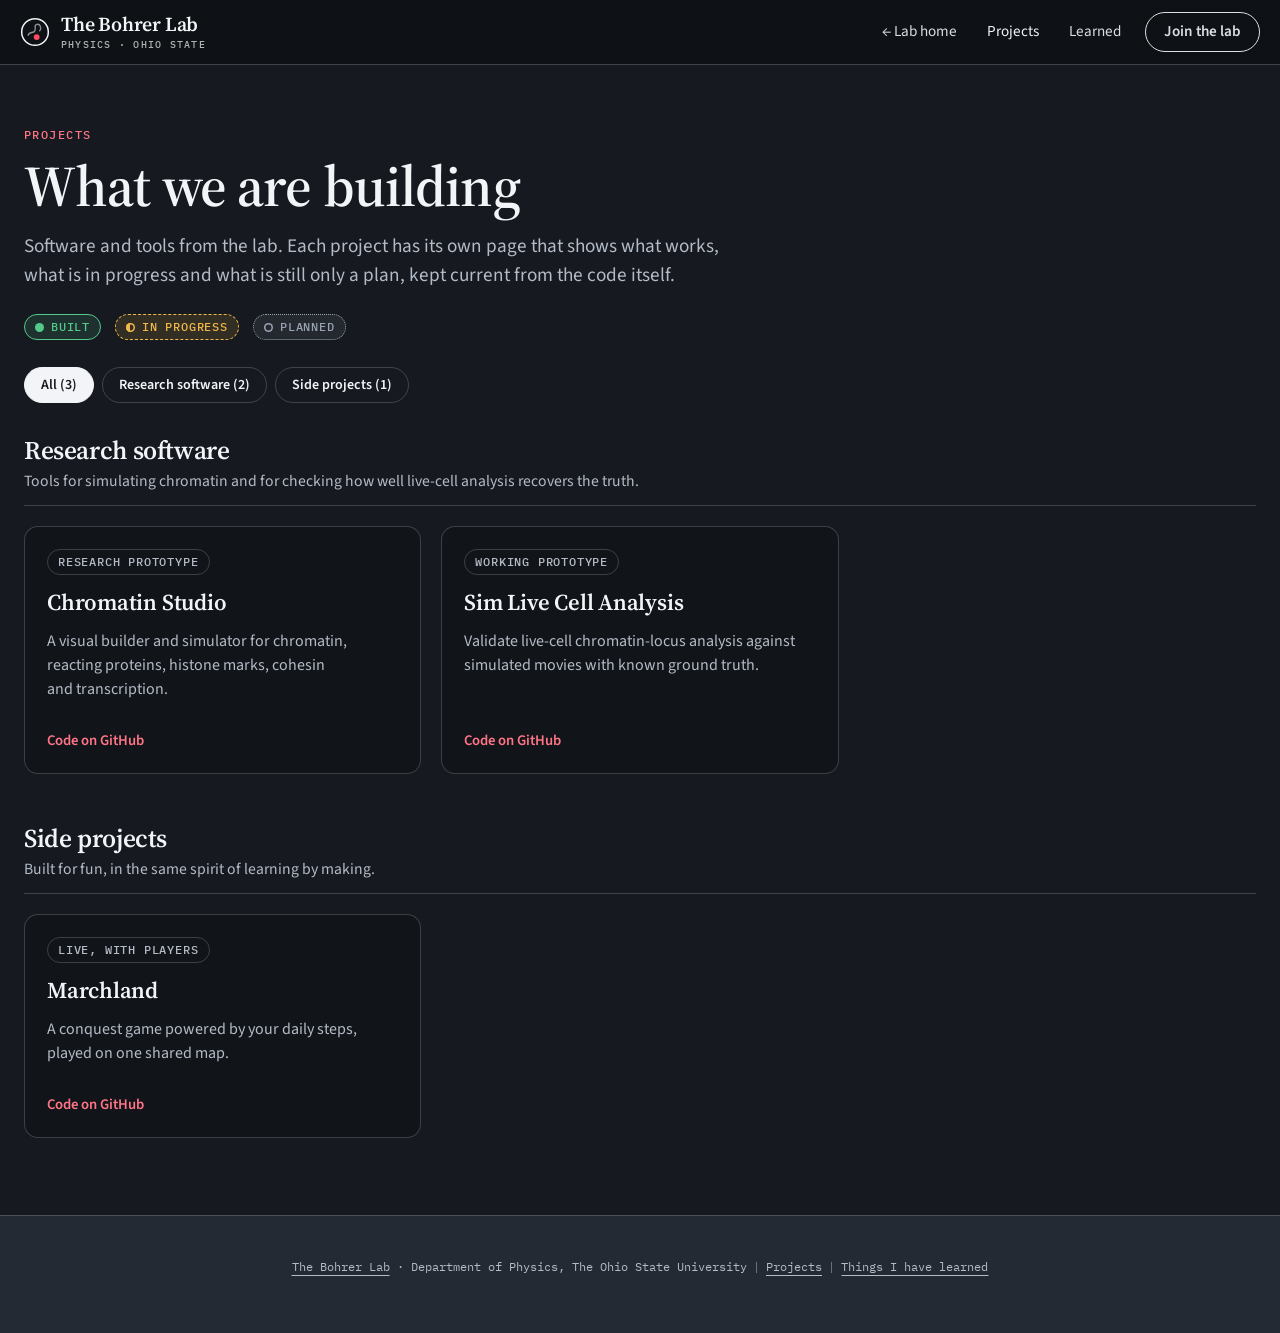
==== projects.html @ 31bb41de "Add Projects hub, per-project status pages and a Things I've learned log - projects.html + data/proj" ====
<!doctype html>
<html lang="en" data-theme="dark">
<head>
<meta charset="utf-8">
<meta name="viewport" content="width=device-width, initial-scale=1, viewport-fit=cover">
<title>Projects | The Bohrer Lab</title>
<meta name="description" content="Software and tools from the Bohrer Lab at The Ohio State University, with a live status page for each: what works, what is in progress and what is planned.">
<link rel="canonical" href="https://chb-bohrer.github.io/projects.html">
<meta property="og:type" content="website">
<meta property="og:title" content="Projects | The Bohrer Lab">
<meta property="og:description" content="Software and tools from the Bohrer Lab at The Ohio State University, with a live status page for each: what works, what is in progress and what is planned.">
<meta property="og:url" content="https://chb-bohrer.github.io/projects.html">
<meta property="og:image" content="https://chb-bohrer.github.io/og-image.png">
<meta name="twitter:card" content="summary_large_image">
<meta name="theme-color" content="#11151A">
<link rel="preconnect" href="https://fonts.googleapis.com">
<link rel="preconnect" href="https://fonts.gstatic.com" crossorigin>
<link rel="preload" as="style" href="https://fonts.googleapis.com/css2?family=IBM+Plex+Mono:wght@400;500&family=Source+Sans+3:ital,wght@0,300;0,400;0,600;0,700;1,400&family=Source+Serif+4:ital,opsz,wght@0,8..60,400..700;1,8..60,400..600&display=swap">
<link rel="stylesheet" href="https://fonts.googleapis.com/css2?family=IBM+Plex+Mono:wght@400;500&family=Source+Sans+3:ital,wght@0,300;0,400;0,600;0,700;1,400&family=Source+Serif+4:ital,opsz,wght@0,8..60,400..700;1,8..60,400..600&display=swap" media="print" onload="this.media='all'">
<noscript><link rel="stylesheet" href="https://fonts.googleapis.com/css2?family=IBM+Plex+Mono:wght@400;500&family=Source+Sans+3:ital,wght@0,300;0,400;0,600;0,700;1,400&family=Source+Serif+4:ital,opsz,wght@0,8..60,400..700;1,8..60,400..600&display=swap"></noscript>
<link rel="icon" href="data:image/svg+xml,%3Csvg xmlns='http://www.w3.org/2000/svg' viewBox='0 0 32 32'%3E%3Ccircle cx='16' cy='16' r='15' fill='%2306080B'/%3E%3Ccircle cx='16' cy='16' r='11.5' fill='none' stroke='%23E6E9EE' stroke-width='1.6'/%3E%3Cpath d='M10.5 18.6c1.6-4 4.2-.9 5.6-3.6s-1.2-4.7 1.7-5.4 4.1 3.1 2.3 5.2' fill='none' stroke='%23E6E9EE' stroke-width='1.4' stroke-linecap='round' opacity='.65'/%3E%3Ccircle cx='17.6' cy='20' r='2.6' fill='%23FF4A62'/%3E%3C/svg%3E">
<link rel="apple-touch-icon" href="/apple-touch-icon.png">
<link rel="stylesheet" href="/assets/pages.css">
<link rel="stylesheet" href="/assets/components.css">
</head>
<body>
<script src="/assets/chrome.js"></script>
<main id="main" class="pg">
  <p class="pg-eyebrow">Projects</p>
  <h1>What we are building</h1>
  <p class="pg-lede">Software and tools from the lab. Each project has its own page that shows what works, what is in progress and what is still only a plan, kept current from the code itself.</p>
  <ul class="pj-legend" style="list-style:none;display:flex;flex-wrap:wrap;gap:10px 14px;margin:22px 0 0;padding:0">
    <li><span class="pj-state" data-state="built">Built</span></li>
    <li><span class="pj-state" data-state="partial">In progress</span></li>
    <li><span class="pj-state" data-state="planned">Planned</span></li>
  </ul>
  <div id="pj-hub" aria-live="polite"><noscript><p class="pg-noscript">The project list needs JavaScript. All code is on <a href="https://github.com/CHB-Bohrer">GitHub</a>.</p></noscript></div>
</main>
<script src="/assets/common.js"></script>
<script src="/assets/projects.js"></script>
<script>Projects.mountHub(document.getElementById("pj-hub"));</script>
</body>
</html>
---- assets/pages.css ----
/* Base styles for the lab's sub-pages (projects, learned, per-project status pages).
   Same palette, type and header as the home page and start.html. */
:root{
  --b1:#F2F3F5; --b3:#E3E7EC; --b4:#FFFFFF; --bp:#F7F8F9; --bcv:#EBEEF1; --bf:#E3E6EA; --menu:#FFFFFF;
  --red:#A50E1C; --btn:#BB0000; --acc:#B10012;
  --ink:#15181C; --mut:#4F5762; --line:rgba(20,24,28,.18);
  --hdr:rgba(255,255,255,.94); --hdrink:#15181C;
  --f1:#98A2AE; --f2:#7A8594; --f3:#BB0000; --fline:rgba(20,24,28,.10); --falpha:.5;
  --sans:"Source Sans 3","Source Sans Pro",system-ui,-apple-system,"Segoe UI",Roboto,sans-serif;
  --serif:"Source Serif 4","Source Serif Pro",Georgia,"Times New Roman",serif;
  --mono:"IBM Plex Mono",ui-monospace,Menlo,Consolas,monospace;
  --spark:#FF4A62;
  color-scheme:light;
  box-sizing:border-box;
  padding-top:env(safe-area-inset-top,0px);
  padding-bottom:env(safe-area-inset-bottom,0px);
}
@media (prefers-color-scheme:dark){
  :root:not([data-theme="light"]){
    --b1:#161A20; --b3:#232A33; --b4:#11151A; --bp:#161A20; --bcv:#1D232B; --bf:#0B0D10; --menu:#161A20;
    --btn:#C8102E; --acc:#FF7586; --ink:#F2F4F7; --mut:#B4BBC6; --line:rgba(255,255,255,.18);
    --hdr:rgba(14,17,21,.94); --hdrink:#F2F4F7; color-scheme:dark;
    --f1:#5E6674; --f2:#7A8290; --f3:#E8506A; --fline:rgba(230,232,238,.09);
  }
}
:root[data-theme="dark"]{
  --b1:#161A20; --b3:#232A33; --b4:#11151A; --bp:#161A20; --bcv:#1D232B; --bf:#0B0D10; --menu:#161A20;
  --btn:#C8102E; --acc:#FF7586; --ink:#F2F4F7; --mut:#B4BBC6; --line:rgba(255,255,255,.18);
  --hdr:rgba(14,17,21,.94); --hdrink:#F2F4F7; color-scheme:dark;
  --f1:#5E6674; --f2:#7A8290; --f3:#E8506A; --fline:rgba(230,232,238,.09);
}
html{scroll-padding-top:72px;-webkit-text-size-adjust:100%;scroll-behavior:smooth}
html,body{height:auto;overflow-x:clip}
*,*::before,*::after{box-sizing:border-box}
[hidden]{display:none!important}
body{margin:0;background:var(--b1);color:var(--ink);font:400 18px/1.65 var(--sans);-webkit-font-smoothing:antialiased;text-rendering:optimizeLegibility}
p{margin:0;text-wrap:pretty}
h1,h2,h3{margin:0;font-weight:700;letter-spacing:-.02em;line-height:1.12;text-wrap:balance}
h1,h2{font-family:var(--serif);font-weight:600;letter-spacing:-.015em;line-height:1.06;font-optical-sizing:auto}
h3{font-weight:600;letter-spacing:-.01em}
::selection{background:var(--btn);color:#fff}
a{color:inherit;text-underline-offset:4px;text-decoration-thickness:1px}
a:focus-visible,button:focus-visible,summary:focus-visible,input:focus-visible{outline:3px solid var(--acc);outline-offset:3px;border-radius:4px}
.on-red a:focus-visible,.on-red button:focus-visible,#banner a:focus-visible,#banner button:focus-visible,#hdr.alt a:focus-visible,#hdr.alt button:focus-visible{outline-color:#fff}
img{max-width:100%}
.ic{width:1em;height:1em;fill:currentColor;flex:none;display:inline-block;vertical-align:-.125em}
.sr{position:absolute;width:1px;height:1px;overflow:hidden;clip:rect(0 0 0 0);white-space:nowrap}
.btn{display:inline-flex;align-items:center;justify-content:center;gap:10px;height:2.9em;padding:0 1.45em;border-radius:3em;border:1.5px solid var(--line);background:transparent;color:var(--ink);font:600 .95rem/1 var(--sans);letter-spacing:.005em;text-decoration:none;cursor:pointer;white-space:nowrap;transition:background-color .2s,border-color .2s,color .2s,transform .1s}
.btn:hover{border-color:var(--ink)}
.btn:active{transform:translateY(1px)}
.btn.special{background:var(--btn);border-color:var(--btn);color:#fff}
.btn.special:hover{filter:brightness(1.12);border-color:var(--btn)}
.on-red .btn{border-color:rgba(255,255,255,.7);color:#fff}
.on-red .btn:hover{border-color:#fff;background:rgba(255,255,255,.1)}
.on-red .btn.special{background:#fff;border-color:#fff;color:#8E0B18}
.on-red .btn.special:hover{background:#F3E6E7;filter:none}
.actions{display:flex;flex-wrap:wrap;gap:12px;margin-top:28px}
.actions{align-items:center}
.wrap{padding:clamp(72px,9vw,128px) max(24px,env(safe-area-inset-right,0px)) clamp(72px,9vw,128px) max(24px,env(safe-area-inset-left,0px))}
.head{text-align:center;max-width:44rem;margin:0 auto clamp(40px,5vw,64px)}
.head .major{margin-top:.9rem}
.content h2,.head h2{font-size:clamp(2.1rem,3.8vw,3.2rem)}
.major{margin-top:.75rem;font-size:1.15rem;font-weight:400;color:var(--mut);line-height:1.4}
/* ---------- header ---------- */
#hdr{position:sticky;top:0;z-index:40;height:calc(64px + env(safe-area-inset-top,0px));padding:env(safe-area-inset-top,0px) max(20px,env(safe-area-inset-right,0px)) 0 max(20px,env(safe-area-inset-left,0px));display:flex;align-items:center;justify-content:space-between;gap:16px;background:var(--hdr);color:var(--hdrink);box-shadow:0 1px 0 var(--line);-webkit-backdrop-filter:blur(12px);backdrop-filter:blur(12px)}
.logo{display:inline-flex;align-items:center;gap:11px;text-decoration:none;white-space:nowrap}
.logo .mark{width:30px;height:30px;flex:none}
.logo .ln{display:block;font:600 1.24rem/1 var(--serif);letter-spacing:-.01em}
.logo .ls{display:block;margin-top:5px;font:500 .6rem/1 var(--mono);letter-spacing:.13em;text-transform:uppercase;opacity:.7}
@media (max-width:400px){.logo .ls{display:none}}
.hnav{display:flex;align-items:center;gap:6px}
.hnav a{font:400 .95rem/1 var(--sans);text-decoration:none;padding:12px;border-radius:3em;opacity:.9;white-space:nowrap}
.hnav a:hover{opacity:1;background:rgba(127,127,127,.16)}
.hnav a.pill{border:1.5px solid currentColor;padding:11px 18px;margin-left:6px;font-weight:600}
.hnav a.pill:hover{background:var(--btn);border-color:var(--btn);color:#fff}
@media (max-width:560px){.hnav a.back{display:none}.hnav a.pill{padding:10px 14px}}

/* ---------- sub-page layout ---------- */
.site-foot{text-align:center;padding:40px 24px 56px;font:400 .78rem/1.7 var(--mono);color:var(--mut);background:var(--b3);border-top:1px solid var(--line);margin-top:clamp(40px,6vw,88px)}
.site-foot a{color:var(--mut)}
.site-foot a:hover{color:var(--acc)}
.site-foot .sep{margin:0 .5em;opacity:.6}
.pg{max-width:84rem;margin:0 auto;padding:clamp(36px,5vw,72px) max(24px,env(safe-area-inset-right,0px)) 0 max(24px,env(safe-area-inset-left,0px))}
.pg-eyebrow{font:500 .78rem/1 var(--mono);letter-spacing:.12em;text-transform:uppercase;color:var(--acc);margin-bottom:.9rem}
.pg h1{font-size:clamp(2.2rem,4.6vw,3.6rem)}
.pg-lede{margin-top:1rem;max-width:44rem;font-size:1.2rem;line-height:1.5;color:var(--mut)}
.pg-actions{display:flex;flex-wrap:wrap;gap:12px;margin-top:26px;align-items:center}
.pg-section{margin-top:clamp(40px,5vw,72px)}
.pg-section>h2{font-size:clamp(1.5rem,2.4vw,2.1rem);margin-bottom:.4rem}
.pg-section>.sub{color:var(--mut);max-width:46rem;margin-bottom:22px;font-size:1.02rem}
.pg-noscript{margin-top:24px;padding:16px 18px;border:1px solid var(--line);border-radius:12px}
body{background:var(--b1)}
---- assets/components.css ----
/* Components shared by the home page teaser, the Projects hub, the per-project status pages
   and the "Learned" page. Prefixes: pj- (projects), ln- (learned). Uses the site's own colour variables. */

:root{
  --st-built:#53C98C; --st-part:#F0B84A; --st-plan:#9AA3B2;
  --st-built-bg:rgba(83,201,140,.13); --st-part-bg:rgba(240,184,74,.13); --st-plan-bg:rgba(154,163,178,.11);
}
:root[data-theme="light"]{
  --st-built:#1F7A4B; --st-part:#8A5A00; --st-plan:#5A6370;
  --st-built-bg:rgba(31,122,75,.10); --st-part-bg:rgba(138,90,0,.10); --st-plan-bg:rgba(90,99,112,.09);
}

/* ---------- status pills: colour AND shape AND word, never colour alone ---------- */
.pj-state{display:inline-flex;align-items:center;gap:7px;font:500 .72rem/1 var(--mono);letter-spacing:.07em;text-transform:uppercase;padding:6px 10px;border-radius:2em;white-space:nowrap;border:1.5px solid currentColor}
.pj-state::before{content:"";width:9px;height:9px;border-radius:50%;background:currentColor;flex:none}
.pj-state[data-state="built"]{color:var(--st-built);background:var(--st-built-bg)}
.pj-state[data-state="partial"]{color:var(--st-part);background:var(--st-part-bg);border-style:dashed}
.pj-state[data-state="partial"]::before{background:linear-gradient(90deg,currentColor 50%,transparent 50%);box-shadow:inset 0 0 0 1.5px currentColor}
.pj-state[data-state="planned"]{color:var(--st-plan);background:var(--st-plan-bg);border-style:dotted}
.pj-state[data-state="planned"]::before{background:transparent;box-shadow:inset 0 0 0 1.5px currentColor}
.pj-stage{font:500 .72rem/1 var(--mono);letter-spacing:.07em;text-transform:uppercase;color:var(--mut);padding:6px 10px;border:1px solid var(--line);border-radius:2em;white-space:nowrap}

/* ---------- segmented progress strip (one segment per item) ---------- */
.pj-strip{display:flex;gap:3px;height:10px}
.pj-strip i{flex:1;min-width:6px;border-radius:2px;background:var(--st-plan);opacity:.45}
.pj-strip i[data-state="built"]{background:var(--st-built);opacity:1}
.pj-strip i[data-state="partial"]{background:repeating-linear-gradient(135deg,var(--st-part) 0 4px,transparent 4px 7px);box-shadow:inset 0 0 0 1px var(--st-part);opacity:1}
.pj-counts{display:flex;flex-wrap:wrap;gap:4px 14px;font:400 .78rem/1.4 var(--mono);color:var(--mut)}
.pj-counts b{font-weight:500;color:var(--ink)}

/* ---------- hub: filters + cards ---------- */
.pj-filters{display:flex;flex-wrap:wrap;gap:8px;margin:26px 0 34px}
.pj-chip{font:600 .88rem/1 var(--sans);padding:10px 16px;border-radius:2em;border:1.5px solid var(--line);background:transparent;color:var(--ink);cursor:pointer;transition:background-color .15s,border-color .15s,color .15s}
.pj-chip:hover{border-color:var(--ink)}
.pj-chip[aria-pressed="true"]{background:var(--ink);color:var(--b1);border-color:var(--ink)}
.pj-group+.pj-group{margin-top:clamp(36px,4vw,56px)}
.pj-group>h2{font-size:clamp(1.35rem,2vw,1.8rem);padding-bottom:12px;margin-bottom:20px;border-bottom:1px solid var(--line)}
.pj-group>h2 small{display:block;margin-top:6px;font:400 .98rem/1.45 var(--sans);color:var(--mut);letter-spacing:0}
.pj-grid{display:grid;grid-template-columns:repeat(auto-fill,minmax(min(100%,330px),1fr));gap:20px}
.pj-card{position:relative;display:flex;flex-direction:column;gap:14px;padding:22px 22px 20px;border:1px solid var(--line);border-radius:14px;background:var(--b4);transition:border-color .15s,transform .15s,box-shadow .15s}
.pj-card:hover,.pj-card:focus-within{border-color:var(--acc);transform:translateY(-2px);box-shadow:0 14px 34px rgba(0,0,0,.16)}
.pj-card .pj-top{display:flex;justify-content:space-between;align-items:center;gap:10px;flex-wrap:wrap}
.pj-card h3{font:600 1.42rem/1.15 var(--serif);letter-spacing:-.01em}
.pj-card h3 a{text-decoration:none}
.pj-card h3 a::after{content:"";position:absolute;inset:0;border-radius:14px}
.pj-card p.pj-tagline{color:var(--mut);font-size:1rem;line-height:1.5}
.pj-card .pj-meta{display:flex;flex-wrap:wrap;gap:6px 14px;font:400 .76rem/1.4 var(--mono);color:var(--mut);margin-top:auto}
.pj-card .pj-links{position:relative;z-index:1;display:flex;flex-wrap:wrap;gap:8px 18px;font-size:.92rem;font-weight:600}
.pj-card .pj-links a{text-decoration:none;color:var(--acc)}
.pj-card .pj-links a:hover{text-decoration:underline}
.pj-tags{display:flex;flex-wrap:wrap;gap:6px}
.pj-tags span{font:400 .72rem/1 var(--mono);color:var(--mut);padding:5px 8px;border-radius:6px;background:rgba(127,127,127,.14)}
.pj-empty{color:var(--mut);padding:24px 0}
.pj-more{margin-top:28px}

/* ---------- project page: hero extras ---------- */
.pj-hero-meta{display:flex;flex-wrap:wrap;gap:10px 12px;align-items:center;margin-bottom:1.1rem}
.pj-asof{font:400 .78rem/1.4 var(--mono);color:var(--mut)}

/* key numbers */
.pj-facts{display:grid;grid-template-columns:repeat(auto-fit,minmax(min(100%,200px),1fr));gap:14px}
.pj-fact{padding:18px 18px 16px;border:1px solid var(--line);border-radius:12px;background:var(--b4)}
.pj-fact b{display:block;font:600 2rem/1.05 var(--serif);letter-spacing:-.02em}
.pj-fact span{display:block;margin-top:8px;font-size:.92rem;line-height:1.4;color:var(--mut)}

/* ---------- project page: where it stands ---------- */
.pj-board{margin-top:6px}
.pj-keybar{display:flex;flex-wrap:wrap;gap:10px;align-items:center;margin:0 0 20px}
.pj-keybar button{all:unset;cursor:pointer;border-radius:2em}
.pj-keybar button:focus-visible{outline:3px solid var(--acc);outline-offset:3px}
.pj-keybar button[aria-pressed="true"] .pj-state{filter:brightness(1.25);box-shadow:0 0 0 3px var(--line)}
.pj-keybar .pj-hint{font-size:.88rem;color:var(--mut);margin-left:6px}
.pj-phases{display:grid;grid-template-columns:repeat(auto-fit,minmax(min(100%,270px),1fr));gap:18px;align-items:start;list-style:none;margin:0;padding:0}
.pj-phase{position:relative;border:1px solid var(--line);border-radius:14px;padding:18px 16px 14px;background:var(--b4)}
.pj-phase>h3{font:600 1.08rem/1.25 var(--serif);margin-bottom:4px}
.pj-phase>p{font-size:.88rem;color:var(--mut);line-height:1.45;margin-bottom:12px}
.pj-phase+.pj-phase::before{content:"\2192";position:absolute;left:-17px;top:20px;width:16px;text-align:center;color:var(--mut);font-size:1rem}
.pj-nodes{list-style:none;margin:0;padding:0;display:flex;flex-direction:column;gap:8px}
.pj-node{border-radius:10px;border:1.5px solid var(--line);background:var(--b1);overflow:hidden;transition:opacity .2s}
.pj-node[data-state="built"]{border-color:var(--st-built)}
.pj-node[data-state="partial"]{border-color:var(--st-part);border-style:dashed}
.pj-node[data-state="planned"]{border-color:var(--st-plan);border-style:dotted}
.pj-node.dim{opacity:.28}
.pj-node button{all:unset;box-sizing:border-box;display:flex;width:100%;gap:10px;align-items:flex-start;padding:10px 12px;cursor:pointer;font-size:.95rem;line-height:1.35}
.pj-node button:focus-visible{outline:3px solid var(--acc);outline-offset:-3px}
.pj-node .pj-dot{flex:none;width:11px;height:11px;margin-top:.32em;border-radius:50%;border:2px solid currentColor}
.pj-node[data-state="built"] .pj-dot{color:var(--st-built);background:currentColor}
.pj-node[data-state="partial"] .pj-dot{color:var(--st-part);background:linear-gradient(90deg,currentColor 50%,transparent 50%)}
.pj-node[data-state="planned"] .pj-dot{color:var(--st-plan)}
.pj-node .pj-nm{flex:1}
.pj-node .pj-lb{display:block;margin-top:3px;font:500 .66rem/1 var(--mono);letter-spacing:.07em;text-transform:uppercase;color:var(--mut)}
.pj-node .pj-chev{flex:none;color:var(--mut);transition:transform .2s;margin-top:.1em}
.pj-node button[aria-expanded="true"] .pj-chev{transform:rotate(90deg)}
.pj-node .pj-note{padding:0 12px 12px 33px;font-size:.88rem;line-height:1.5;color:var(--mut)}
.pj-node .pj-note a{color:var(--acc)}

/* two-column lists (works / limits) */
.pj-two{display:grid;grid-template-columns:repeat(auto-fit,minmax(min(100%,340px),1fr));gap:22px}
.pj-list{border:1px solid var(--line);border-radius:14px;padding:20px 22px;background:var(--b4)}
.pj-list h3{font:600 1.2rem/1.2 var(--serif);margin-bottom:10px}
.pj-list ul{margin:0;padding-left:1.15em;display:flex;flex-direction:column;gap:9px;font-size:.98rem;line-height:1.5}
.pj-list li::marker{color:var(--acc)}

/* gallery */
.pj-gallery{display:grid;grid-template-columns:repeat(auto-fill,minmax(min(100%,300px),1fr));gap:16px;margin:0;padding:0;list-style:none}
.pj-gallery figure{margin:0;border:1px solid var(--line);border-radius:12px;overflow:hidden;background:var(--b4)}
.pj-gallery img{display:block;width:100%;aspect-ratio:16/10;object-fit:cover;object-position:top left;background:var(--b3)}
.pj-gallery figcaption{padding:10px 14px 12px;font-size:.88rem;line-height:1.45;color:var(--mut)}

/* recent activity */
.pj-feed{list-style:none;margin:0;padding:0;border:1px solid var(--line);border-radius:14px;background:var(--b4)}
.pj-feed li{display:grid;grid-template-columns:7.5rem minmax(0,1fr);gap:4px 18px;padding:13px 18px;border-top:1px solid var(--line)}
.pj-feed li:first-child{border-top:0}
.pj-feed time{font:400 .78rem/1.6 var(--mono);color:var(--mut)}
.pj-feed a{text-decoration:none}
.pj-feed a:hover{text-decoration:underline}
.pj-feed-note{margin-top:10px;font-size:.84rem;color:var(--mut)}
@media (max-width:560px){.pj-feed li{grid-template-columns:1fr}.pj-phase+.pj-phase::before{display:none}}

/* ---------- "Learned" ---------- */
.ln-tools{display:flex;flex-wrap:wrap;gap:12px;align-items:center;margin:28px 0 8px}
.ln-search{flex:1 1 16rem;max-width:26rem;height:2.9em;padding:0 1.2em;border-radius:3em;border:1.5px solid var(--line);background:transparent;color:var(--ink);font:400 1rem/1 var(--sans)}
.ln-search::placeholder{color:var(--mut)}
.ln-search:focus{outline:3px solid var(--acc);outline-offset:2px;border-color:transparent}
.ln-tags{display:flex;flex-wrap:wrap;gap:8px;margin:14px 0 4px}
.ln-count{font:400 .8rem/1.4 var(--mono);color:var(--mut);margin:14px 0 0}
.ln-month{font:500 .8rem/1 var(--mono);letter-spacing:.1em;text-transform:uppercase;color:var(--acc);margin:38px 0 6px;padding-bottom:10px;border-bottom:1px solid var(--line)}
.ln-list{list-style:none;margin:0;padding:0}
.ln-item{display:grid;grid-template-columns:6.2rem minmax(0,1fr);gap:4px 20px;padding:16px 0;border-bottom:1px solid var(--line)}
.ln-item time{font:400 .8rem/1.9 var(--mono);color:var(--mut);white-space:nowrap}
.ln-item .tx{font-size:1.12rem;line-height:1.55;max-width:46rem}
.ln-item .tx a{color:var(--acc)}
.ln-item .tg{display:flex;flex-wrap:wrap;gap:6px;margin-top:8px}
.ln-item .tg button{all:unset;cursor:pointer;font:400 .74rem/1 var(--mono);color:var(--mut);padding:5px 8px;border-radius:6px;background:rgba(127,127,127,.14)}
.ln-item .tg button:hover{color:var(--ink)}
.ln-item .tg button:focus-visible{outline:3px solid var(--acc);outline-offset:2px}
.ln-item.flash{animation:ln-flash 1.6s ease}
@keyframes ln-flash{0%,30%{background:rgba(255,117,134,.18)}100%{background:transparent}}
@media (max-width:560px){.ln-item{grid-template-columns:1fr}}
.ln-howto{margin-top:34px;border:1px dashed var(--line);border-radius:14px;padding:18px 22px}
.ln-howto summary{cursor:pointer;font-weight:600}
.ln-howto pre{margin:14px 0 0;padding:14px 16px;border-radius:10px;background:var(--b3);overflow:auto;font:400 .84rem/1.6 var(--mono);white-space:pre-wrap}
.ln-howto p{margin-top:12px;color:var(--mut);font-size:.98rem}

/* the random-fact box on the home page, now fed by the Learned page */
.proof .t .ln-src{display:block;margin-top:8px;font:400 .76rem/1.3 var(--mono);color:var(--mut)}
.proof .t a{color:var(--acc)}
.proof .ln-row{display:flex;flex-wrap:wrap;gap:10px 18px;align-items:center;margin-top:16px}
.proof .ln-row .btn{margin-top:0}
.proof .ln-row a.ln-more{font-size:.92rem;font-weight:600;color:var(--acc);text-decoration:none}
.proof .ln-row a.ln-more:hover{text-decoration:underline}

@media (prefers-reduced-motion:reduce){.pj-card,.pj-node,.pj-node .pj-chev{transition:none}.pj-card:hover{transform:none}.ln-item.flash{animation:none}}
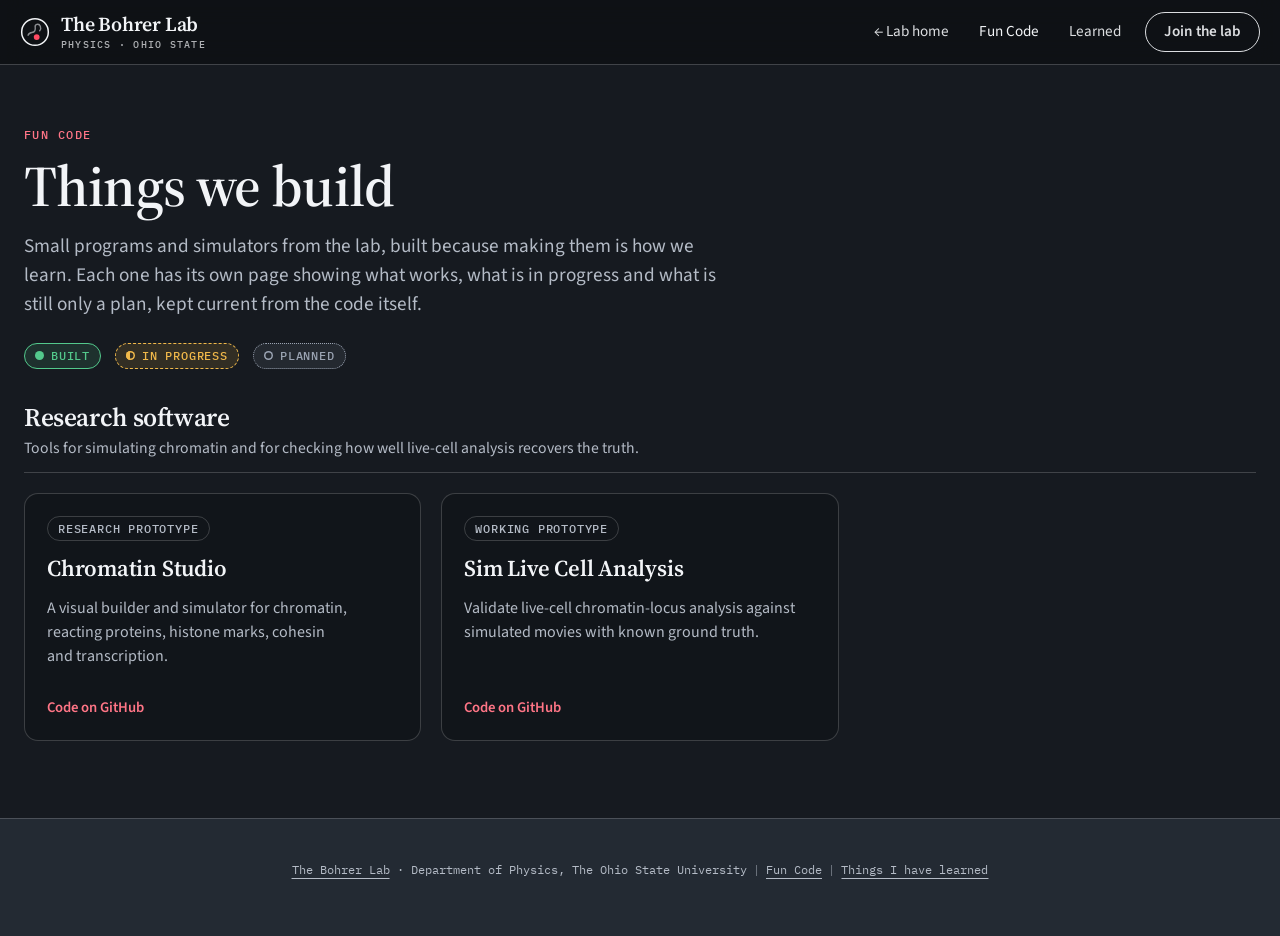
==== commit 2f1dff91: "Rename Projects to Fun Code, move it off the home-page scroll, hide Marchland The home page no longe" ====
--- a/projects.html
+++ b/projects.html
@@ -3,12 +3,12 @@
 <head>
 <meta charset="utf-8">
 <meta name="viewport" content="width=device-width, initial-scale=1, viewport-fit=cover">
-<title>Projects | The Bohrer Lab</title>
-<meta name="description" content="Software and tools from the Bohrer Lab at The Ohio State University, with a live status page for each: what works, what is in progress and what is planned.">
+<title>Fun Code | The Bohrer Lab</title>
+<meta name="description" content="Small programs and simulators from the Bohrer Lab at The Ohio State University, each with a live status page: what works, what is in progress and what is planned.">
 <link rel="canonical" href="https://chb-bohrer.github.io/projects.html">
 <meta property="og:type" content="website">
-<meta property="og:title" content="Projects | The Bohrer Lab">
-<meta property="og:description" content="Software and tools from the Bohrer Lab at The Ohio State University, with a live status page for each: what works, what is in progress and what is planned.">
+<meta property="og:title" content="Fun Code | The Bohrer Lab">
+<meta property="og:description" content="Small programs and simulators from the Bohrer Lab at The Ohio State University, each with a live status page: what works, what is in progress and what is planned.">
 <meta property="og:url" content="https://chb-bohrer.github.io/projects.html">
 <meta property="og:image" content="https://chb-bohrer.github.io/og-image.png">
 <meta name="twitter:card" content="summary_large_image">
@@ -26,9 +26,9 @@
 <body>
 <script src="/assets/chrome.js"></script>
 <main id="main" class="pg">
-  <p class="pg-eyebrow">Projects</p>
-  <h1>What we are building</h1>
-  <p class="pg-lede">Software and tools from the lab. Each project has its own page that shows what works, what is in progress and what is still only a plan, kept current from the code itself.</p>
+  <p class="pg-eyebrow">Fun Code</p>
+  <h1>Things we build</h1>
+  <p class="pg-lede">Small programs and simulators from the lab, built because making them is how we learn. Each one has its own page showing what works, what is in progress and what is still only a plan, kept current from the code itself.</p>
   <ul class="pj-legend" style="list-style:none;display:flex;flex-wrap:wrap;gap:10px 14px;margin:22px 0 0;padding:0">
     <li><span class="pj-state" data-state="built">Built</span></li>
     <li><span class="pj-state" data-state="partial">In progress</span></li>
--- a/assets/components.css
+++ b/assets/components.css
@@ -30,6 +30,7 @@
 
 /* ---------- hub: filters + cards ---------- */
 .pj-filters{display:flex;flex-wrap:wrap;gap:8px;margin:26px 0 34px}
+.pj-body{margin-top:34px}
 .pj-chip{font:600 .88rem/1 var(--sans);padding:10px 16px;border-radius:2em;border:1.5px solid var(--line);background:transparent;color:var(--ink);cursor:pointer;transition:background-color .15s,border-color .15s,color .15s}
 .pj-chip:hover{border-color:var(--ink)}
 .pj-chip[aria-pressed="true"]{background:var(--ink);color:var(--b1);border-color:var(--ink)}
@@ -51,7 +52,6 @@
 .pj-tags{display:flex;flex-wrap:wrap;gap:6px}
 .pj-tags span{font:400 .72rem/1 var(--mono);color:var(--mut);padding:5px 8px;border-radius:6px;background:rgba(127,127,127,.14)}
 .pj-empty{color:var(--mut);padding:24px 0}
-.pj-more{margin-top:28px}
 
 /* ---------- project page: hero extras ---------- */
 .pj-hero-meta{display:flex;flex-wrap:wrap;gap:10px 12px;align-items:center;margin-bottom:1.1rem}
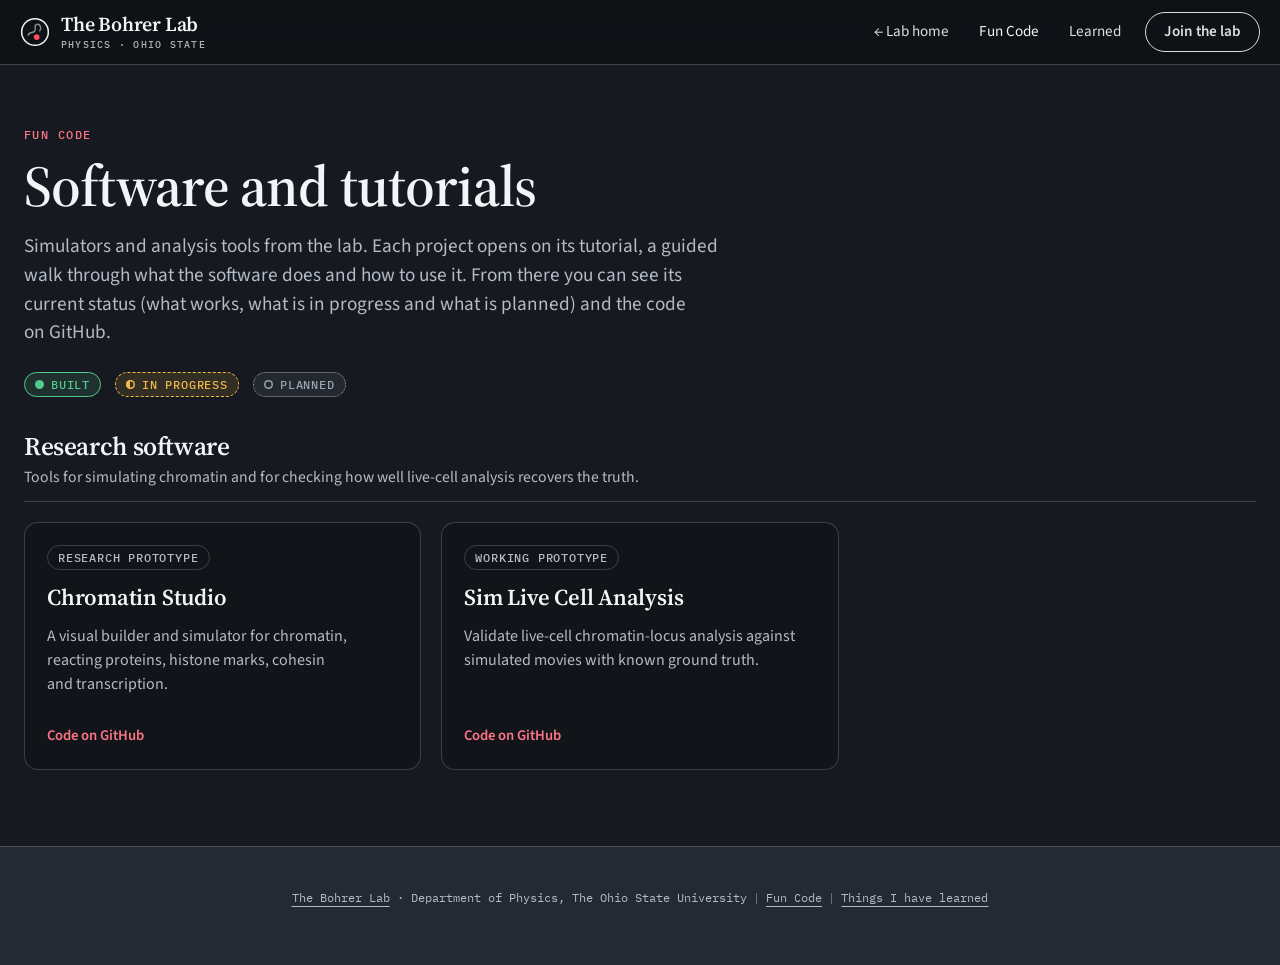
==== commit 3767d2a3: "Calmer, more professional styling; Fun Code cards open on tutorials; richer Start here animation - v" ====
--- a/projects.html
+++ b/projects.html
@@ -27,8 +27,8 @@
 <script src="/assets/chrome.js"></script>
 <main id="main" class="pg">
   <p class="pg-eyebrow">Fun Code</p>
-  <h1>Things we build</h1>
-  <p class="pg-lede">Small programs and simulators from the lab, built because making them is how we learn. Each one has its own page showing what works, what is in progress and what is still only a plan, kept current from the code itself.</p>
+  <h1>Software and tutorials</h1>
+  <p class="pg-lede">Simulators and analysis tools from the lab. Each project opens on its tutorial, a guided walk through what the software does and how to use it. From there you can see its current status (what works, what is in progress and what is planned) and the code on GitHub.</p>
   <ul class="pj-legend" style="list-style:none;display:flex;flex-wrap:wrap;gap:10px 14px;margin:22px 0 0;padding:0">
     <li><span class="pj-state" data-state="built">Built</span></li>
     <li><span class="pj-state" data-state="partial">In progress</span></li>
--- a/assets/components.css
+++ b/assets/components.css
@@ -48,6 +48,8 @@
 .pj-card .pj-meta{display:flex;flex-wrap:wrap;gap:6px 14px;font:400 .76rem/1.4 var(--mono);color:var(--mut);margin-top:auto}
 .pj-card .pj-links{position:relative;z-index:1;display:flex;flex-wrap:wrap;gap:8px 18px;font-size:.92rem;font-weight:600}
 .pj-card .pj-links a{text-decoration:none;color:var(--acc)}
+.pj-card .pj-links a.pj-go{padding:8px 15px;border:1.5px solid var(--acc);border-radius:2em;transition:background-color .15s,color .15s}
+.pj-card .pj-links a.pj-go:hover,.pj-card .pj-links a.pj-go:focus-visible{background:var(--acc);color:#fff}
 .pj-card .pj-links a:hover{text-decoration:underline}
 .pj-tags{display:flex;flex-wrap:wrap;gap:6px}
 .pj-tags span{font:400 .72rem/1 var(--mono);color:var(--mut);padding:5px 8px;border-radius:6px;background:rgba(127,127,127,.14)}
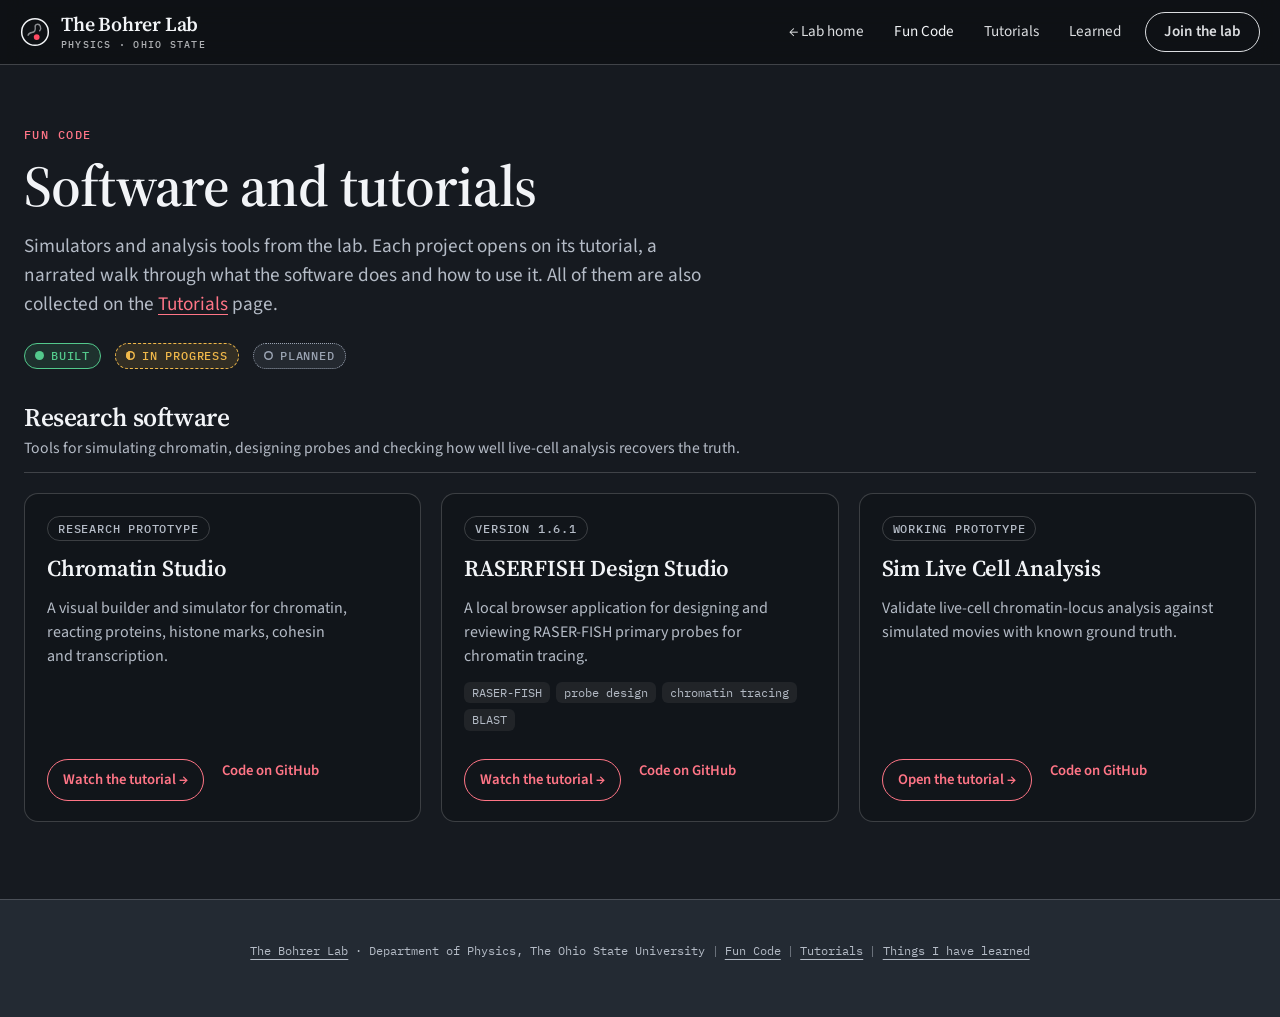
==== commit 61494137: "Fun Code: add RASERFISH Design Studio; host tutorial movies on a new Tutorials page - tutorials.html" ====
--- a/projects.html
+++ b/projects.html
@@ -28,7 +28,7 @@
 <main id="main" class="pg">
   <p class="pg-eyebrow">Fun Code</p>
   <h1>Software and tutorials</h1>
-  <p class="pg-lede">Simulators and analysis tools from the lab. Each project opens on its tutorial, a guided walk through what the software does and how to use it. From there you can see its current status (what works, what is in progress and what is planned) and the code on GitHub.</p>
+  <p class="pg-lede">Simulators and analysis tools from the lab. Each project opens on its tutorial, a narrated walk through what the software does and how to use it. All of them are also collected on the <a href="/tutorials.html">Tutorials</a> page.</p>
   <ul class="pj-legend" style="list-style:none;display:flex;flex-wrap:wrap;gap:10px 14px;margin:22px 0 0;padding:0">
     <li><span class="pj-state" data-state="built">Built</span></li>
     <li><span class="pj-state" data-state="partial">In progress</span></li>
--- a/assets/components.css
+++ b/assets/components.css
@@ -153,3 +153,22 @@
 .proof .ln-row a.ln-more:hover{text-decoration:underline}
 
 @media (prefers-reduced-motion:reduce){.pj-card,.pj-node,.pj-node .pj-chev{transition:none}.pj-card:hover{transform:none}.ln-item.flash{animation:none}}
+
+/* ---------- tutorials page ---------- */
+.pg-lede a{color:var(--acc)}
+.tut-toc{display:flex;flex-wrap:wrap;gap:8px;margin:26px 0 0}
+.tut-toc a{font:600 .88rem/1 var(--sans);padding:10px 16px;border-radius:2em;border:1.5px solid var(--line);text-decoration:none;color:var(--ink);transition:border-color .15s}
+.tut-toc a:hover{border-color:var(--ink)}
+.tut{max-width:60rem;margin-top:clamp(40px,5vw,64px);padding-top:clamp(28px,3vw,40px);border-top:1px solid var(--line);scroll-margin-top:84px}
+.tut-head{display:flex;flex-wrap:wrap;align-items:baseline;justify-content:space-between;gap:8px 20px}
+.tut-head h2{font-size:clamp(1.5rem,2.4vw,2rem)}
+.tut-len{font:400 .76rem/1.4 var(--mono);letter-spacing:.06em;text-transform:uppercase;color:var(--mut)}
+.tut-sub{margin-top:.7rem;max-width:44rem;color:var(--mut);font-size:1.05rem;line-height:1.5}
+.tut-video,.tut-poster{display:block;width:100%;margin-top:20px;aspect-ratio:16/9;border-radius:12px;border:1px solid var(--line);background:#0B0E13;overflow:hidden}
+.tut-poster{position:relative;text-decoration:none}
+.tut-poster img{display:block;width:100%;height:100%;object-fit:cover;opacity:.72;transition:opacity .2s}
+.tut-poster:hover img,.tut-poster:focus-visible img{opacity:.9}
+.tut-play{position:absolute;left:50%;top:50%;transform:translate(-50%,-50%);padding:14px 24px;border-radius:2em;background:var(--btn,#C8102E);color:#fff;font:600 1rem/1 var(--sans);white-space:nowrap;box-shadow:0 12px 30px -10px rgba(0,0,0,.7)}
+.tut-links{display:flex;flex-wrap:wrap;gap:8px 22px;margin-top:14px;font-size:.92rem;font-weight:600}
+.tut-links a{color:var(--acc);text-decoration:none}
+.tut-links a:hover{text-decoration:underline}
